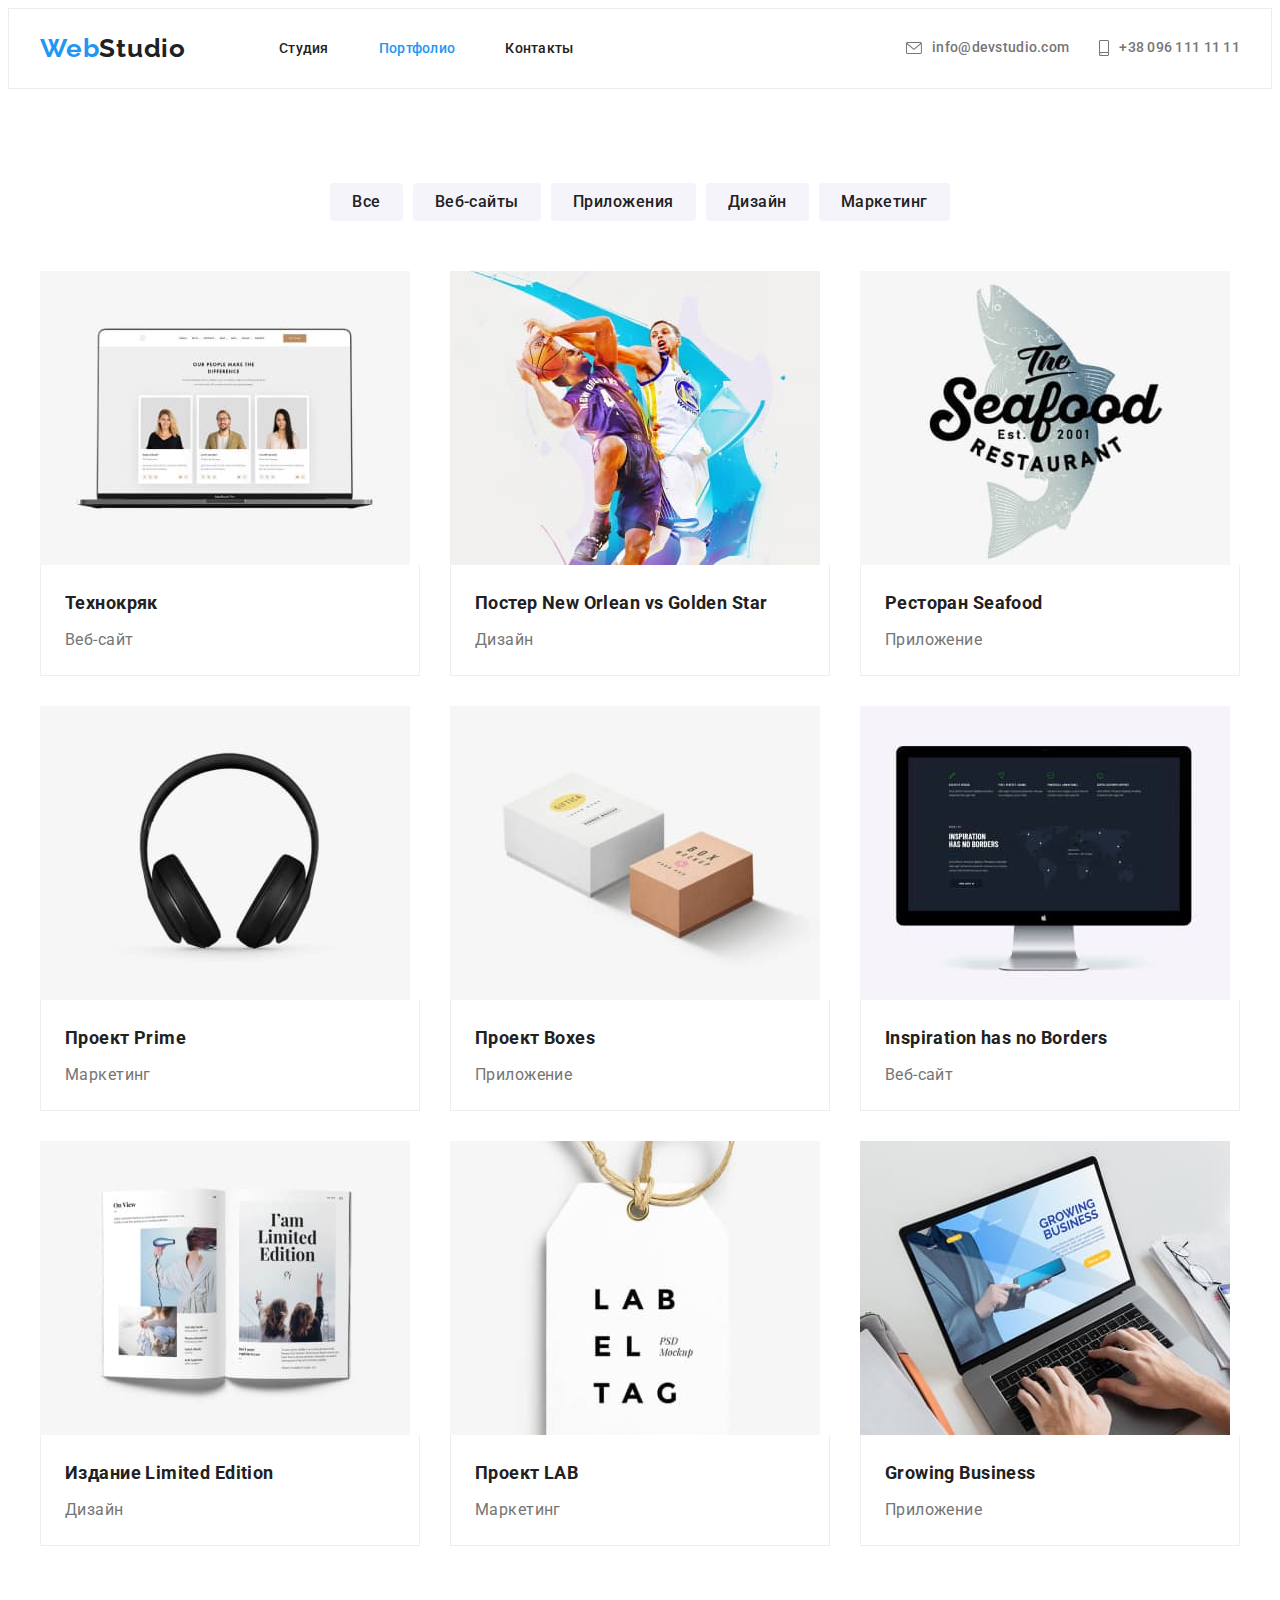
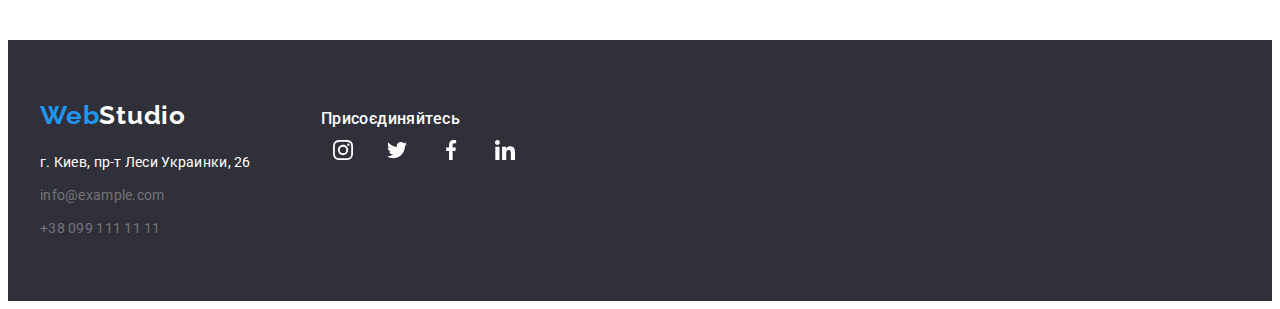
==== portfolio.html @ 3f5d6c03 "clone from hw-4" ====
<!DOCTYPE html>
<html lang="ru">

<head>
  <meta charset="UTF-8" />
  <meta http-equiv="X-UA-Compatible" content="IE=edge" />
  <meta name="viewport" content="width=device-width, initial-scale=1.0" />
  <link rel="preconnect" href="https://fonts.googleapis.com" />
  <link rel="preconnect" href="https://fonts.gstatic.com" crossorigin />
  <link href="https://fonts.googleapis.com/css2?family=Raleway:wght@700&family=Roboto:wght@400;500;700;900&display=swap"
    rel="stylesheet" />
  <link rel="stylesheet" href="https://cdnjs.cloudflare.com/ajax/libs/modern-normalize/1.1.0/modern-normalize.min.css"
    integrity="sha512-wpPYUAdjBVSE4KJnH1VR1HeZfpl1ub8YT/NKx4PuQ5NmX2tKuGu6U/JRp5y+Y8XG2tV+wKQpNHVUX03MfMFn9Q=="
    crossorigin="anonymous" referrerpolicy="no-referrer" />
  <link rel="stylesheet" href="./css/styless.css" />
  <title>Студия</title>
</head>

<body>
    <header class="header">
      <div class="container">
        <a class="log" href="./index.html"><span class="web">Web</span>Studio</a>
        <nav class="nav">
          <ul class="list">
            <li class="nav-link"><a class="link" href="./index.html">Студия</a></li>
            <li class="nav-link"><a class="link current" href="./portfolio.html">Портфолио</a></li>
            <li class="nav-link"><a class="link" href="#">Контакты</a></li>
          </ul>
        </nav>
        <ul class="list header-contact">
          <li class="contact-link">
            <a class="contact link" href="mailto:info@devstudio.com"
              ><svg class="icon-mail" width="16" height="12">
                <use href="./images/icons.svg#icon-mail"></use>
              </svg>
              info@devstudio.com</a
            >
          </li>
          <li class="contact-link">
            <a class="contact link" href="tel:+380961111111"
              ><svg class="icon-phone" width="10" height="16">
                <use href="./images/icons.svg#icon-phone"></use></svg
              >+38 096 111 11 11</a
            >
          </li>
        </ul>
      </div>
    </header>
  <main>
    <section class="portfolio">
      <div class="container">
        <h1 class="visually-hidden">Портфолио</h1>
        <ul class="list list-filtr">
          <li class="list-filtr-unit">
            <button class="filtr" type="button">Все</button>
          </li>
          <li class="list-filtr-unit">
            <button class="filtr" type="button">Веб-сайты</button>
          </li>
          <li class="list-filtr-unit">
            <button class="filtr" type="button">Приложения</button>
          </li>
          <li class="list-filtr-unit">
            <button class="filtr" type="button">Дизайн</button>
          </li>
          <li class="list-filtr-unit">
            <button class="filtr" type="button">Маркетинг</button>
          </li>
        </ul>
        <ul class="list list-article">
          <li class="article">
            <a class="article-link" href="#" alt="Технокряк">
            <img src="./images/projects/project-1.jpg" alt="Робота з интерфейсом" width="370" height="295" />
            <div class="article-text">
              <h2 class="title">Технокряк</h2>
              <p class="text">Веб-сайт</p>
            </div>
            </a>
          </li>
          <li class="article">
            <a class="article-link" href="#" alt="баскетбольний матч">
            <img src="./images/projects/project-2.jpg" alt="Робота з интерфейсом" width="370" height="295" />
            <div class="article-text">
              <h2 class="title">Постер New Orlean vs Golden Star</h2>
              <p class="text">Дизайн</p>
            </div>
          </a>
          </li>
          <li class="article">
            <a class="article-link" href="#" alt="Ресторан Seafood">
            <img src="./images/projects/project-3.jpg" alt="Робота з интерфейсом" width="370" height="295" />
            <div class="article-text">
              <h2 class="title">Ресторан Seafood</h2>
              <p class="text">Приложение</p>
            </div>
            </a>
          </li>
          <li class="article">
            <a class="article-link" href="#" alt="Проект Prime">
            <img src="./images/projects/project-4.jpg" alt="Робота з интерфейсом" width="370" height="295" />
            <div class="article-text">
              <h2 class="title">Проект Prime</h2>
              <p class="text">Маркетинг</p>
            </div>
            </a>
          </li>
          <li class="article">
            <a class="article-link" href="#" alt="Проект Boxes">
            <img src="./images/projects/project-5.jpg" alt="Робота з интерфейсом" width="370" height="295" />
            <div class="article-text">
              <h2 class="title">Проект Boxes</h2>
              <p class="text">Приложение</p>
               </li>
               </a>
          <li class="article">
            <a class="article-link" href="#" alt="Inspiration has no Borders">
            <img src="./images/projects/project-6.jpg" alt="Робота з интерфейсом" width="370" height="295" />
            <div class="article-text">
              <h2 class="title" lang="en">Inspiration has no Borders</h2>
              <p class="text">Веб-сайт</p>
            </div>
            </a>
          </li>
          <li class="article">
            <a class="article-link" href="#" alt="Издание Limited Edition">
            <img src="./images/projects/project-7.jpg" alt="Робота з интерфейсом" width="370" height="295" />
            <div class="article-text">
              <h2 class="title">Издание Limited Edition</h2>
              <p class="text">Дизайн</p>
            </div>
            </a>
            </li>
          <li class="article">
            <a class="article-link" href="#" alt="Проект LAB">
            <img src="./images/projects/project-8.jpg" alt="Робота з интерфейсом" width="370" height="295" />
            <div class="article-text">
              <h2 class="title">Проект LAB</h2>
              <p class="text">Маркетинг</p>
            </div>
            </a>
          </li>
          <li class="article">
            <a class="article-link" href="#" alt="Growing Business">
            <img src="./images/projects/project-9.jpg" alt="Робота з интерфейсом" width="370" height="295" />
            <div class="article-text">
              <h2 class="title">Growing Business</h2>
              <p class="text">Приложение</p>
            </div>
            </a>
          </li>
        </ul>
      </div>
    </section>
  </main>
    <footer class="footer">
      <div class="container">
        <div class="adress">
          <a class="log" href="./index.html"
            ><span class="web">Web</span><span class="white">Studio</span></a
          >
          <address>
            <ul class="list">
              <li class="footer-list-item">
                <a
                  class="link white"
                  href="https://goo.gl/maps/G6xnpfV4FDmesNqK6"
                  target="_blank"
                  rel="noopener noreferrer"
                  >г. Киев, пр-т Леси Украинки, 26</a
                >
              </li>
              <li class="footer-list-item">
                <a class="contact link" href="mailto:info@example.com">info@example.com</a>
              </li>
              <li class="footer-list-item">
                <a class="contact link" href="tel:+380991111111">+38 099 111 11 11</a>
              </li>
            </ul>
          </address>
        </div>
        <div class="join">
          <h3 class="title">Присоєдиняйтесь</h3>
          <ul class="list list-social">
            <li class="social-unit">
              <a
                class="social-team-link"
                href="#"
                target="_blank"
                rel="noopener noreferrer"
                aria-label=""
              >
                <svg class="social-icon" width="20" height="20">
                  <use href="./images/icons.svg#icon-instagram"></use>
                </svg>
              </a>
            </li>

            <li class="social-unit">
              <a
                class="social-team-link"
                href="#"
                target="_blank"
                rel="noopener noreferrer"
                aria-label=""
              >
                <svg class="social-icon" width="20" height="20">
                  <use href="./images/icons.svg#icon-twitter"></use>
                </svg>
              </a>
            </li>

            <li class="social-unit">
              <a
                class="social-team-link"
                href="#"
                target="_blank"
                rel="noopener noreferrer"
                aria-label=""
              >
                <svg class="social-icon" width="20" height="20">
                  <use href="./images/icons.svg#icon-facebook"></use>
                </svg>
              </a>
            </li>

            <li class="social-unit">
              <a
                class="social-team-link"
                href="#"
                target="_blank"
                rel="noopener noreferrer"
                aria-label=""
              >
                <svg class="social-icon" width="20" height="20">
                  <use href="./images/icons.svg#icon-linkedin"></use>
                </svg>
              </a>
            </li>
          </ul>
        </div>
      </div>
    </footer>
  </body>
</html>
---- css/styless.css ----
:root {
  --main-font: 'Roboto';
  --second-font: 'Raleway';
  --title-color: #212121;
  --main-color: #757575;
  --white-color: #ffffff;
  --footercontact-color: rgba(255, 255, 255, 0.6);
  --blue-color: #2196f3;
  --second-background: #2f303a;
  --comand-background: #f5f4fa;
  --hoverbutton-background: #188ce8;
  --border-color: #757575;
  /* сетка */
  --indent: 30px;
  --items: 3;
  --main-icon-color: #afb1b8;
}

body {
  font-family: var(--main-font), sans-serif;
  font-size: 14px;
  letter-spacing: 0.03em;
  color: var(--main-color);
  background-color: var(--white-color);
}
h1,
h2,
h3,
h4,
p {
  margin: 0px;
}
img {
  display: block;
  max-width: 100%;
  height: auto;
}
address {
  font-style: normal;
}
.container {
  width: 1200px;
  margin: 0 auto;
  padding: 0 15px;
}

.section {
  padding-top: 94px;
  padding-bottom: 94px;
}
.header {
  border: 1px solid #ececec;
  padding: 24px 0px;
}
.list {
  list-style: none;
  margin: 0;
  padding-left: 0;
}
.link,
.log {
  text-decoration: none;
  color: var(--title-color);
}
.header .container {
  display: flex;
  align-items: center;
}
.header .list {
  display: flex;
}

.web {
  color: var(--blue-color);
}

.log {
  font-family: var(--second-font);
  font-style: normal;
  font-weight: 700;
  font-size: 26px;
  line-height: 1.19;
  letter-spacing: 0.03em;
  margin-right: 93px;
}
.contact-link:not(:last-child) {
  margin-right: 30px;
}
.nav-link:not(:last-child) {
  margin-right: 50px;
}
.nav {
  margin-right: auto;
}
.contact {
  color: var(--main-color);
}
.header .contact {
  display: flex;
  align-items: center;
}
.header svg {
  margin-right: 10px;
  fill: currentColor;
}
.link {
  font-weight: 500;
  line-height: 1.14;
  letter-spacing: 0.02em;
}
.link:hover,
.link:focus,
.contact:hover,
.contact:focus,
.adress:hover,
.adress:focus {
  color: var(--blue-color);
}
.hero {
  max-width: 1600px;
  height: 600px;
  margin-left: auto;
  margin-right: auto;
  padding: 200px 0;
  text-align: center;
  background-image: linear-gradient(#2f303a66 0%, #2f303a66 100%),
    url(../images/background-hero.jpg);
  background-position: center;
  background-size: cover;
  background-repeat: no-repeat;
}
.hero,
.footer {
  background-color: var(--second-background);
}
.hero .title {
  color: var(--white-color);
  font-weight: 900;
  font-size: 44px;
  line-height: 1.36;
  text-align: center;
  letter-spacing: 0.06em;
  text-transform: uppercase;
  width: 696px;
  margin: 0 auto;
  margin-bottom: 30px;
}
.button {
  min-width: 200px;
  padding: 10px 32px;
  background-color: var(--blue-color);
  color: var(--white-color);
  border: none;
  border-radius: 4px;
  cursor: pointer;
  font-family: var(--main-font), sans-serif;
  letter-spacing: 0.06em;
  font-weight: 700;
  font-size: 16px;
  line-height: 1.88;
  /* identical to box height,30px or 188% */
}
.button:hover,
.button:focus {
  background-color: var(--hoverbutton-background);
  box-shadow: 0px 4px 4px rgba(0, 0, 0, 0.15);
}

.specialties p {
  line-height: 1.71;
  /*24px or 171% */
}
.wework .list,
.specialties .list,
.team .list,
.clients .list {
  display: flex;
}
.wework {
  padding-top: 0;
}
.wework .list-item:not(:last-child) {
  margin-right: 30px;
}
.spec-icon-area {
  display: flex;
  padding: 25px 100px;
  background-color: var(--comand-background);
  margin-bottom: 30px;
}
.title {
  font-weight: 500;
  font-size: 16px;
  line-height: 1.19;
  /* identical to box height */
  color: var(--title-color);
}
.specialties .title {
  font-weight: 700;
  font-size: 14px;
  text-transform: uppercase;
  margin-bottom: 10px;
}
.specialties .list-item {
  width: 270px;
}
.specialties .list-item:not(:last-child) {
  margin-right: 30px;
}

.team {
  /* font-size: 16px;
  line-height: 1.19; */
  /* 19px, identical to box height */
  text-align: center;
  background-color: var(--comand-background);
  padding-top: 94px;
  padding-bottom: 94px;
}

.wework .title,
.team-title,
.clients .title {
  font-weight: 700;
  font-size: 36px;
  line-height: 1.17;
  text-align: center;
  margin-bottom: 50px;
}
.team-title {
  margin-bottom: 16px;
}
.text-team-unit {
  padding-top: 30px;
  padding-bottom: 30px;
}
.list-unit {
  background-color: var(--white-color);
  border-radius: 0px 0px 4px 4px;
  box-shadow: 0px 2px 1px 0px #00000033, 0px 1px 1px 0px #00000024, 0px 1px 3px 0px #0000001f;
}
.list-unit:not(:last-child) {
  margin-right: 30px;
}
.list-unit .title {
  margin-bottom: 10px;
}
.team p {
  font-weight: 400;
  font-size: 16px;
  line-height: 1.18;
  margin-bottom: 16px;
}
.list-social {
  justify-content: center;
}
.social-unit:not(:last-child) {
  margin-right: 10px;
}
.team svg,
.clients svg,
.join svg {
  fill: currentColor;
}
.social-team-link {
  display: flex;
  justify-content: center;
  align-items: center;
  width: 44px;
  height: 44px;
  color: var(--main-icon-color);
  border-radius: 50%;
}

.social-team-link:hover,
.social-team-link:focus {
  background-color: var(--blue-color);
  color: var(--white-color);
}

.clients-item:not(:last-child) {
  margin-right: 30px;
}
.client-link {
  display: flex;
  justify-content: center;
  align-items: center;
  width: 170px;
  height: 92px;
  border: 1px solid #afb1b8;
  border-radius: 4px;
  color: var(--main-icon-color);
}
.client-link:hover,
.client-link:focus {
  border-color: var(--blue-color);
  color: var(--blue-color);
}

.footer {
  padding-top: 60px;
  padding-bottom: 60px;
}
.footer .container {
  display: flex;
  align-items: baseline;
}
.adress {
  margin-right: 70px;
}
.join-title {
  color: var(--white-color);
  font-weight: 700;
  font-size: 14px;
  line-height: 1.14;
  letter-spacing: 0.03em;
  text-transform: uppercase;
  margin-bottom: 20px;
}
.join .title {
  color: var(--white-color);
}
.join .list {
  display: flex;
}

.join .social-icon {
  color: var(--white-color);
}
.social-join-link {
  border-radius: 50%;
  background-color: #ffffff1a;
  display: flex;
  justify-content: center;
  align-items: center;
  width: 44px;
  height: 44px;
}

.social-join-link:hover,
.social-join-link:focus {
  background-color: var(--blue-color);
}
.footer .log {
  display: block;
  margin-right: 0;
  margin-bottom: 20px;
}
.footer .link {
  font-weight: 400;
  font-size: 14px;
  line-height: 1.71;
}
.footer .footer-list-item:not(:last-child) {
  margin-bottom: 9px;
}
.footer.contact {
  color: var(--footercontact-color);
}
.white {
  color: var(--white-color);
}

/* Portfolio */
.portfolio {
  padding-top: 94px;
  padding-bottom: 94px;
}
.list-filtr {
  display: flex;
  justify-content: center;
  margin-bottom: 50px;
}
.filtr {
  display: flex;
  font-family: var(--main-font), sans-serif;
  color: var(--title-color);
  background-color: var(--comand-background);
  border-radius: 4px;
  border: none;
  cursor: pointer;
  letter-spacing: 0.03em;
  font-weight: 500;
  font-size: 16px;
  line-height: 1.62;
  /* identical to box height, or 162% */
  text-align: center;
  padding: 6px 22px;
}
.filtr:hover,
.filtr:focus {
  color: var(--white-color);
  background-color: var(--blue-color);
  box-shadow: 0px 2px 2px 0px #0000001f, 0px 1px 2px 0px #00000014, 0px 3px 1px 0px #0000001a;
}
.list-filtr-unit:not(:last-child) {
  margin-right: 10px;
}
.list-article {
  display: flex;
  flex-wrap: wrap;
  margin: calc(-1 * var(--indent) / 2);
}
.article {
  flex-basis: calc((100% - var(--indent) * var(--items)) / var(--items));
  margin: calc(var(--indent) / 2);
}
.article-link {
  display: block;
  text-decoration: none;
  color: var(--main-color);
}
.article-link:hover,
.article-link:focus {
  box-shadow: 1px 4px 6px 0px #00000029, 0px 4px 4px 0px #0000000f, 0px 1px 1px 0px #0000001f;
}
.article-text {
  border: 1px solid #eeeeee;
  border-top: none;
  padding: 20px 24px;
}
.article .title {
  font-weight: 700;
  font-size: 18px;
  line-height: 2;
  /* identical to box height, or 200% */
  margin-bottom: 4px;
}
.article .text {
  font-weight: 400;
  font-size: 16px;
  line-height: 1.88;
  /* identical to box height, or 188% */
}
.visually-hidden {
  position: absolute;
  width: 1px;
  height: 1px;
  margin: -1px;
  border: 0;
  padding: 0;
  white-space: nowrap;
  clip-path: inset(100%);
  clip: rect(0 0 0 0);
  overflow: hidden;
}
.current {
  color: var(--blue-color);
}
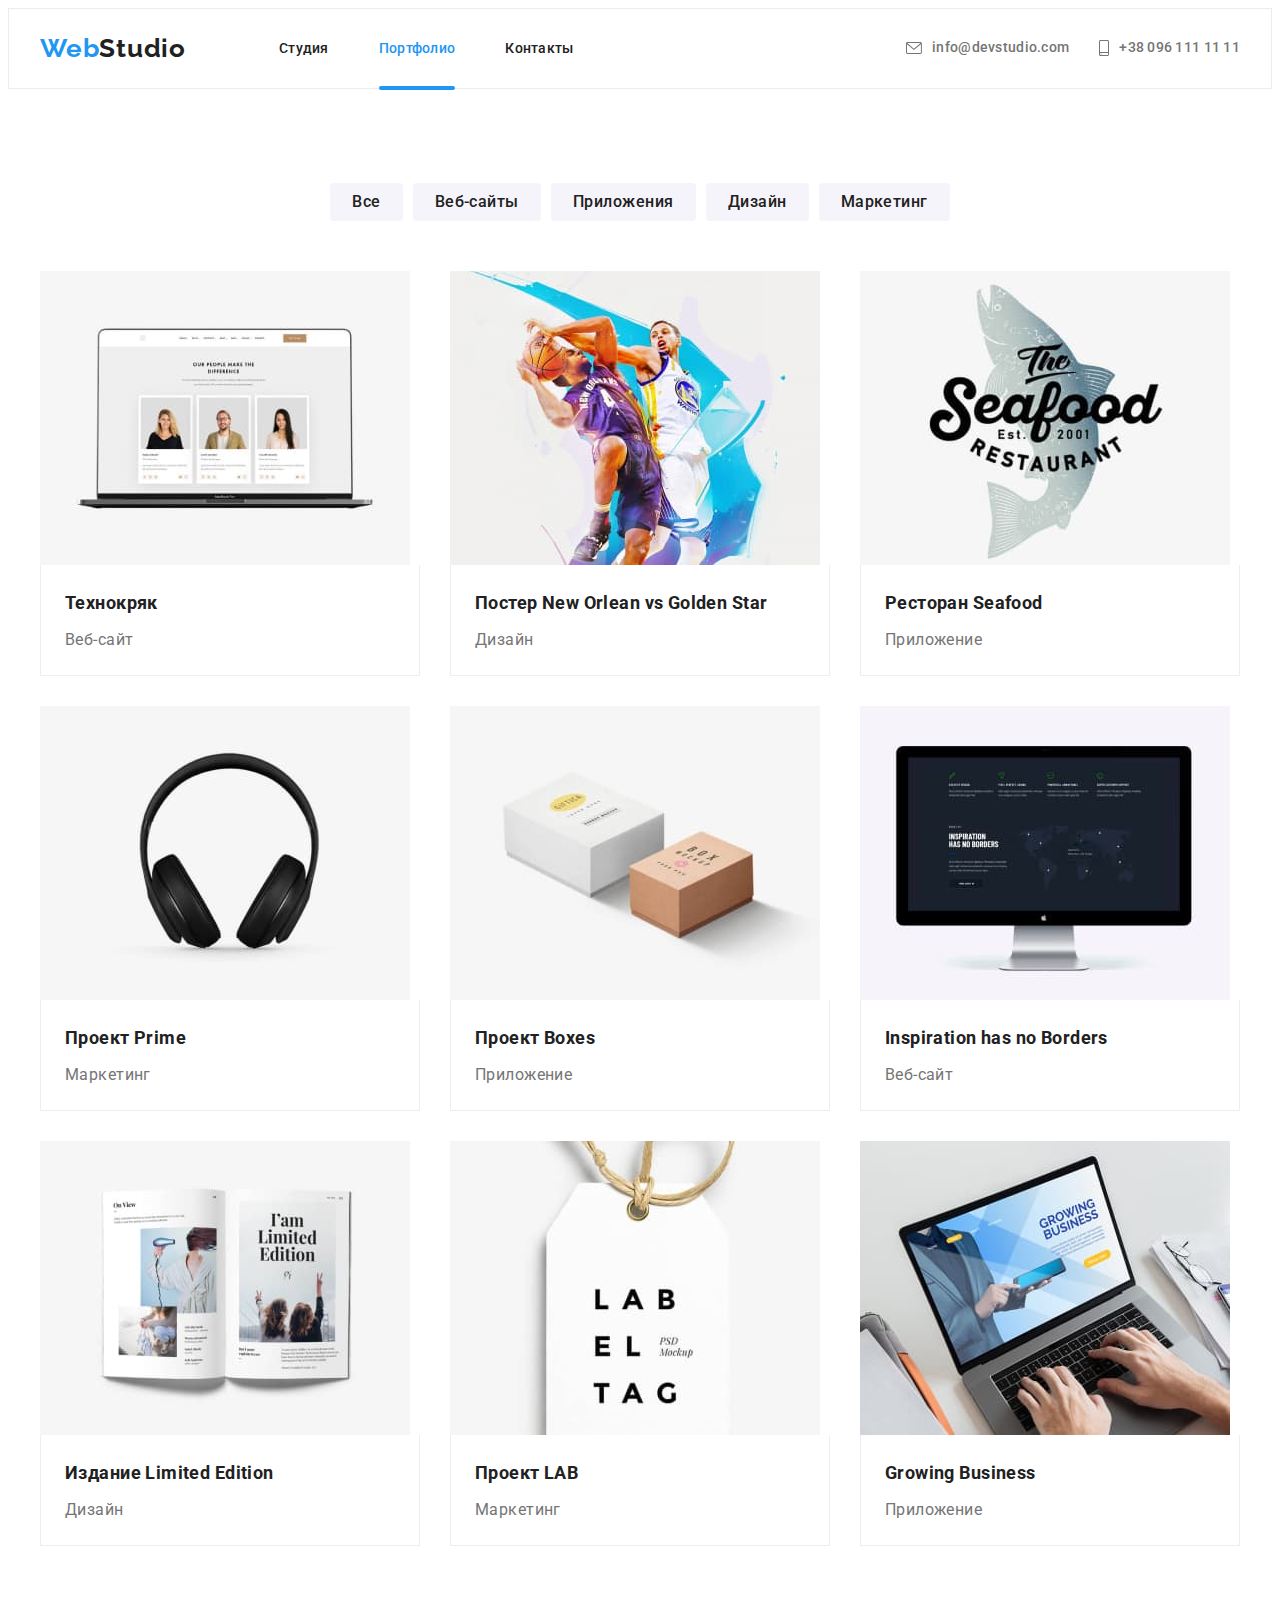
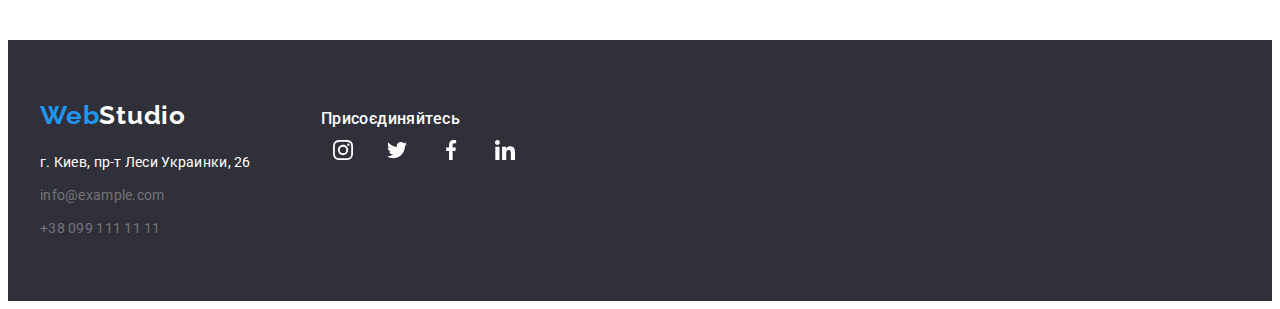
==== commit ae6bfca6: "v.011" ====
--- a/portfolio.html
+++ b/portfolio.html
@@ -70,8 +70,11 @@
         <ul class="list list-article">
           <li class="article">
             <a class="article-link" href="#" alt="Технокряк">
-            <img src="./images/projects/project-1.jpg" alt="Робота з интерфейсом" width="370" height="295" />
-            <div class="article-text">
+            <div class="blok-img">
+              <img src="./images/projects/project-1.jpg" alt="Робота з интерфейсом" width="370" height="295" />
+            <p class="hidden-portfolio-text">Ресурс предлагает комплексные предложения с разным уровнем функционала и сервисов. Все это позволит посетителю получить исчерпывающие сведения о компании или частном лице.</p>
+            </div>
+              <div class="article-text">
               <h2 class="title">Технокряк</h2>
               <p class="text">Веб-сайт</p>
             </div>
@@ -79,8 +82,11 @@
           </li>
           <li class="article">
             <a class="article-link" href="#" alt="баскетбольний матч">
-            <img src="./images/projects/project-2.jpg" alt="Робота з интерфейсом" width="370" height="295" />
-            <div class="article-text">
+            <div class="blok-img">
+              <img src="./images/projects/project-2.jpg" alt="Робота з интерфейсом" width="370" height="295" />
+            <p class="hidden-portfolio-text">Ресурс предлагает комплексные предложения с разным уровнем функционала и сервисов. Все это позволит посетителю получить исчерпывающие сведения о компании или частном лице.</p>
+            </div>
+                        <div class="article-text">
               <h2 class="title">Постер New Orlean vs Golden Star</h2>
               <p class="text">Дизайн</p>
             </div>
@@ -88,8 +94,11 @@
           </li>
           <li class="article">
             <a class="article-link" href="#" alt="Ресторан Seafood">
-            <img src="./images/projects/project-3.jpg" alt="Робота з интерфейсом" width="370" height="295" />
-            <div class="article-text">
+             <div class="blok-img">
+              <img src="./images/projects/project-3.jpg" alt="Робота з интерфейсом" width="370" height="295" />
+              <p class="hidden-portfolio-text">Ресурс предлагает комплексные предложения с разным уровнем функционала и сервисов. Все это позволит посетителю получить исчерпывающие сведения о компании или частном лице.</p>
+            </div>
+              <div class="article-text">
               <h2 class="title">Ресторан Seafood</h2>
               <p class="text">Приложение</p>
             </div>
@@ -97,8 +106,11 @@
           </li>
           <li class="article">
             <a class="article-link" href="#" alt="Проект Prime">
-            <img src="./images/projects/project-4.jpg" alt="Робота з интерфейсом" width="370" height="295" />
-            <div class="article-text">
+             <div class="blok-img">
+              <img src="./images/projects/project-4.jpg" alt="Робота з интерфейсом" width="370" height="295" />
+            <p class="hidden-portfolio-text">Ресурс предлагает комплексные предложения с разным уровнем функционала и сервисов. Все это позволит посетителю получить исчерпывающие сведения о компании или частном лице.</p>
+            </div>
+              <div class="article-text">
               <h2 class="title">Проект Prime</h2>
               <p class="text">Маркетинг</p>
             </div>
@@ -106,16 +118,22 @@
           </li>
           <li class="article">
             <a class="article-link" href="#" alt="Проект Boxes">
-            <img src="./images/projects/project-5.jpg" alt="Робота з интерфейсом" width="370" height="295" />
-            <div class="article-text">
+             <div class="blok-img">
+              <img src="./images/projects/project-5.jpg" alt="Робота з интерфейсом" width="370" height="295" />
+            <p class="hidden-portfolio-text">Ресурс предлагает комплексные предложения с разным уровнем функционала и сервисов. Все это позволит посетителю получить исчерпывающие сведения о компании или частном лице.</p>
+            </div>
+              <div class="article-text">
               <h2 class="title">Проект Boxes</h2>
               <p class="text">Приложение</p>
                </li>
                </a>
           <li class="article">
             <a class="article-link" href="#" alt="Inspiration has no Borders">
-            <img src="./images/projects/project-6.jpg" alt="Робота з интерфейсом" width="370" height="295" />
-            <div class="article-text">
+            <div class="blok-img">
+              <img src="./images/projects/project-6.jpg" alt="Робота з интерфейсом" width="370" height="295" />
+            <p class="hidden-portfolio-text">Ресурс предлагает комплексные предложения с разным уровнем функционала и сервисов. Все это позволит посетителю получить исчерпывающие сведения о компании или частном лице.</p>
+            </div>
+              <div class="article-text">
               <h2 class="title" lang="en">Inspiration has no Borders</h2>
               <p class="text">Веб-сайт</p>
             </div>
@@ -123,8 +141,11 @@
           </li>
           <li class="article">
             <a class="article-link" href="#" alt="Издание Limited Edition">
-            <img src="./images/projects/project-7.jpg" alt="Робота з интерфейсом" width="370" height="295" />
-            <div class="article-text">
+             <div class="blok-img">
+              <img src="./images/projects/project-7.jpg" alt="Робота з интерфейсом" width="370" height="295" />
+            <p class="hidden-portfolio-text">Ресурс предлагает комплексные предложения с разным уровнем функционала и сервисов. Все это позволит посетителю получить исчерпывающие сведения о компании или частном лице.</p>
+            </div>
+              <div class="article-text">
               <h2 class="title">Издание Limited Edition</h2>
               <p class="text">Дизайн</p>
             </div>
@@ -132,8 +153,11 @@
             </li>
           <li class="article">
             <a class="article-link" href="#" alt="Проект LAB">
-            <img src="./images/projects/project-8.jpg" alt="Робота з интерфейсом" width="370" height="295" />
-            <div class="article-text">
+             <div class="blok-img">
+              <img src="./images/projects/project-8.jpg" alt="Робота з интерфейсом" width="370" height="295" />
+            <p class="hidden-portfolio-text">Ресурс предлагает комплексные предложения с разным уровнем функционала и сервисов. Все это позволит посетителю получить исчерпывающие сведения о компании или частном лице.</p>
+            </div>
+              <div class="article-text">
               <h2 class="title">Проект LAB</h2>
               <p class="text">Маркетинг</p>
             </div>
@@ -141,8 +165,11 @@
           </li>
           <li class="article">
             <a class="article-link" href="#" alt="Growing Business">
-            <img src="./images/projects/project-9.jpg" alt="Робота з интерфейсом" width="370" height="295" />
-            <div class="article-text">
+             <div class="blok-img">
+              <img src="./images/projects/project-9.jpg" alt="Робота з интерфейсом" width="370" height="295" />
+            <p class="hidden-portfolio-text">Ресурс предлагает комплексные предложения с разным уровнем функционала и сервисов. Все это позволит посетителю получить исчерпывающие сведения о компании или частном лице.</p>
+            </div>
+              <div class="article-text">
               <h2 class="title">Growing Business</h2>
               <p class="text">Приложение</p>
             </div>
--- a/css/styless.css
+++ b/css/styless.css
@@ -7,9 +7,14 @@
   --footercontact-color: rgba(255, 255, 255, 0.6);
   --blue-color: #2196f3;
   --second-background: #2f303a;
+  --wework-text-background: #2f303acc;
   --comand-background: #f5f4fa;
   --hoverbutton-background: #188ce8;
   --border-color: #757575;
+  --blue-color-article: #2196f3e5;
+  --backdrop-background: #00000033;
+
+  --main-anim: 250ms cubic-bezier(0.4, 0, 0.2, 1);
   /* сетка */
   --indent: 30px;
   --items: 3;
@@ -107,6 +112,7 @@
   font-weight: 500;
   line-height: 1.14;
   letter-spacing: 0.02em;
+  transition: color var(--main-anim);
 }
 .link:hover,
 .link:focus,
@@ -158,7 +164,7 @@
   font-weight: 700;
   font-size: 16px;
   line-height: 1.88;
-  /* identical to box height,30px or 188% */
+  transition: background-color var(--main-anim), box-shadow var(--main-anim);
 }
 .button:hover,
 .button:focus {
@@ -176,12 +182,7 @@
 .clients .list {
   display: flex;
 }
-.wework {
-  padding-top: 0;
-}
-.wework .list-item:not(:last-child) {
-  margin-right: 30px;
-}
+
 .spec-icon-area {
   display: flex;
   padding: 25px 100px;
@@ -207,7 +208,32 @@
 .specialties .list-item:not(:last-child) {
   margin-right: 30px;
 }
-
+.wework {
+  padding-top: 0;
+}
+.wework .list-item:not(:last-child) {
+  margin-right: 30px;
+}
+.wework .list-item {
+  position: relative;
+}
+.wework .area-text {
+  display: flex;
+  justify-content: center;
+  align-items: center;
+  background-color: var(--wework-text-background);
+  position: absolute;
+  bottom: 0;
+  width: 100%;
+  padding-top: 27px;
+  padding-bottom: 27px;
+}
+.wework p {
+  font-weight: 700;
+  line-height: 1.17;
+  text-transform: uppercase;
+  color: var(--white-color);
+}
 .team {
   /* font-size: 16px;
   line-height: 1.19; */
@@ -259,7 +285,8 @@
 }
 .team svg,
 .clients svg,
-.join svg {
+.join svg,
+.modal svg {
   fill: currentColor;
 }
 .social-team-link {
@@ -270,6 +297,7 @@
   height: 44px;
   color: var(--main-icon-color);
   border-radius: 50%;
+  transition: color var(--main-anim), background-color var(--main-anim);
 }
 
 .social-team-link:hover,
@@ -290,6 +318,7 @@
   border: 1px solid #afb1b8;
   border-radius: 4px;
   color: var(--main-icon-color);
+  transition: color var(--main-anim), border-color var(--main-anim);
 }
 .client-link:hover,
 .client-link:focus {
@@ -335,6 +364,7 @@
   align-items: center;
   width: 44px;
   height: 44px;
+  transition: background-color var(--main-anim);
 }
 
 .social-join-link:hover,
@@ -386,6 +416,7 @@
   /* identical to box height, or 162% */
   text-align: center;
   padding: 6px 22px;
+  transition: color var(--main-anim), background-color var(--main-anim), box-shadow var(--main-anim);
 }
 .filtr:hover,
 .filtr:focus {
@@ -409,10 +440,35 @@
   display: block;
   text-decoration: none;
   color: var(--main-color);
+  transition: box-shadow var(--main-anim);
+}
+.blok-img {
+  position: relative;
+  overflow: hidden;
+}
+.hidden-portfolio-text {
+  display: flex;
+  justify-content: center;
+  align-items: center;
+  height: 100%;
+  padding: 63px 24px;
+  font-weight: 400;
+  font-size: 18px;
+  line-height: 1.55;
+  color: var(--white-color);
+  background-color: var(--blue-color-article);
+  position: absolute;
+  left: 0;
+  top: 100%;
+  transition: top var(--main-anim);
 }
 .article-link:hover,
 .article-link:focus {
   box-shadow: 1px 4px 6px 0px #00000029, 0px 4px 4px 0px #0000000f, 0px 1px 1px 0px #0000001f;
+}
+.article-link:hover .hidden-portfolio-text,
+.article-link:focus .hidden-portfolio-text {
+  top: 0;
 }
 .article-text {
   border: 1px solid #eeeeee;
@@ -446,4 +502,60 @@
 }
 .current {
   color: var(--blue-color);
-}
+  position: relative;
+}
+.current::after {
+  content: '';
+  position: absolute;
+  display: inline-block;
+  height: 4px;
+  width: 100%;
+  border-radius: 2px;
+  background-color: var(--blue-color);
+  bottom: 0;
+  left: 0;
+  transform: translateY(34px);
+}
+.backdrop {
+  position: fixed;
+  top: 0;
+  left: 0;
+  z-index: 100;
+  width: 100%;
+  height: 100%;
+  background-color: var(--backdrop-background);
+  opacity: 1;
+  visibility: visible;
+  pointer-events: initial;
+  transition: opacity var(--main-anim), visibility var(--main-anim);
+}
+.backdrop.is-hidden {
+  opacity: 0;
+  visibility: hidden;
+  pointer-events: none;
+}
+.modal {
+  background-color: var(--white-color);
+  min-width: 528px;
+  min-height: 582px;
+  border-radius: 4px;
+  position: absolute;
+  top: 50%;
+  left: 50%;
+  transform: translate(-50%, -50%);
+  box-shadow: 0px 2px 1px 0px #00000033, 0px 1px 1px 0px #00000024, 0px 1px 3px 0px #0000001f;
+}
+.modal-close-button {
+  position: absolute;
+  right: 8px;
+  top: 8px;
+  height: 30px;
+  width: 30px;
+  border: 1px solid #0000001a;
+  border-radius: 50%;
+  background-color: var(--white-color);
+  display: flex;
+  justify-content: center;
+  align-items: center;
+  color: black;
+}
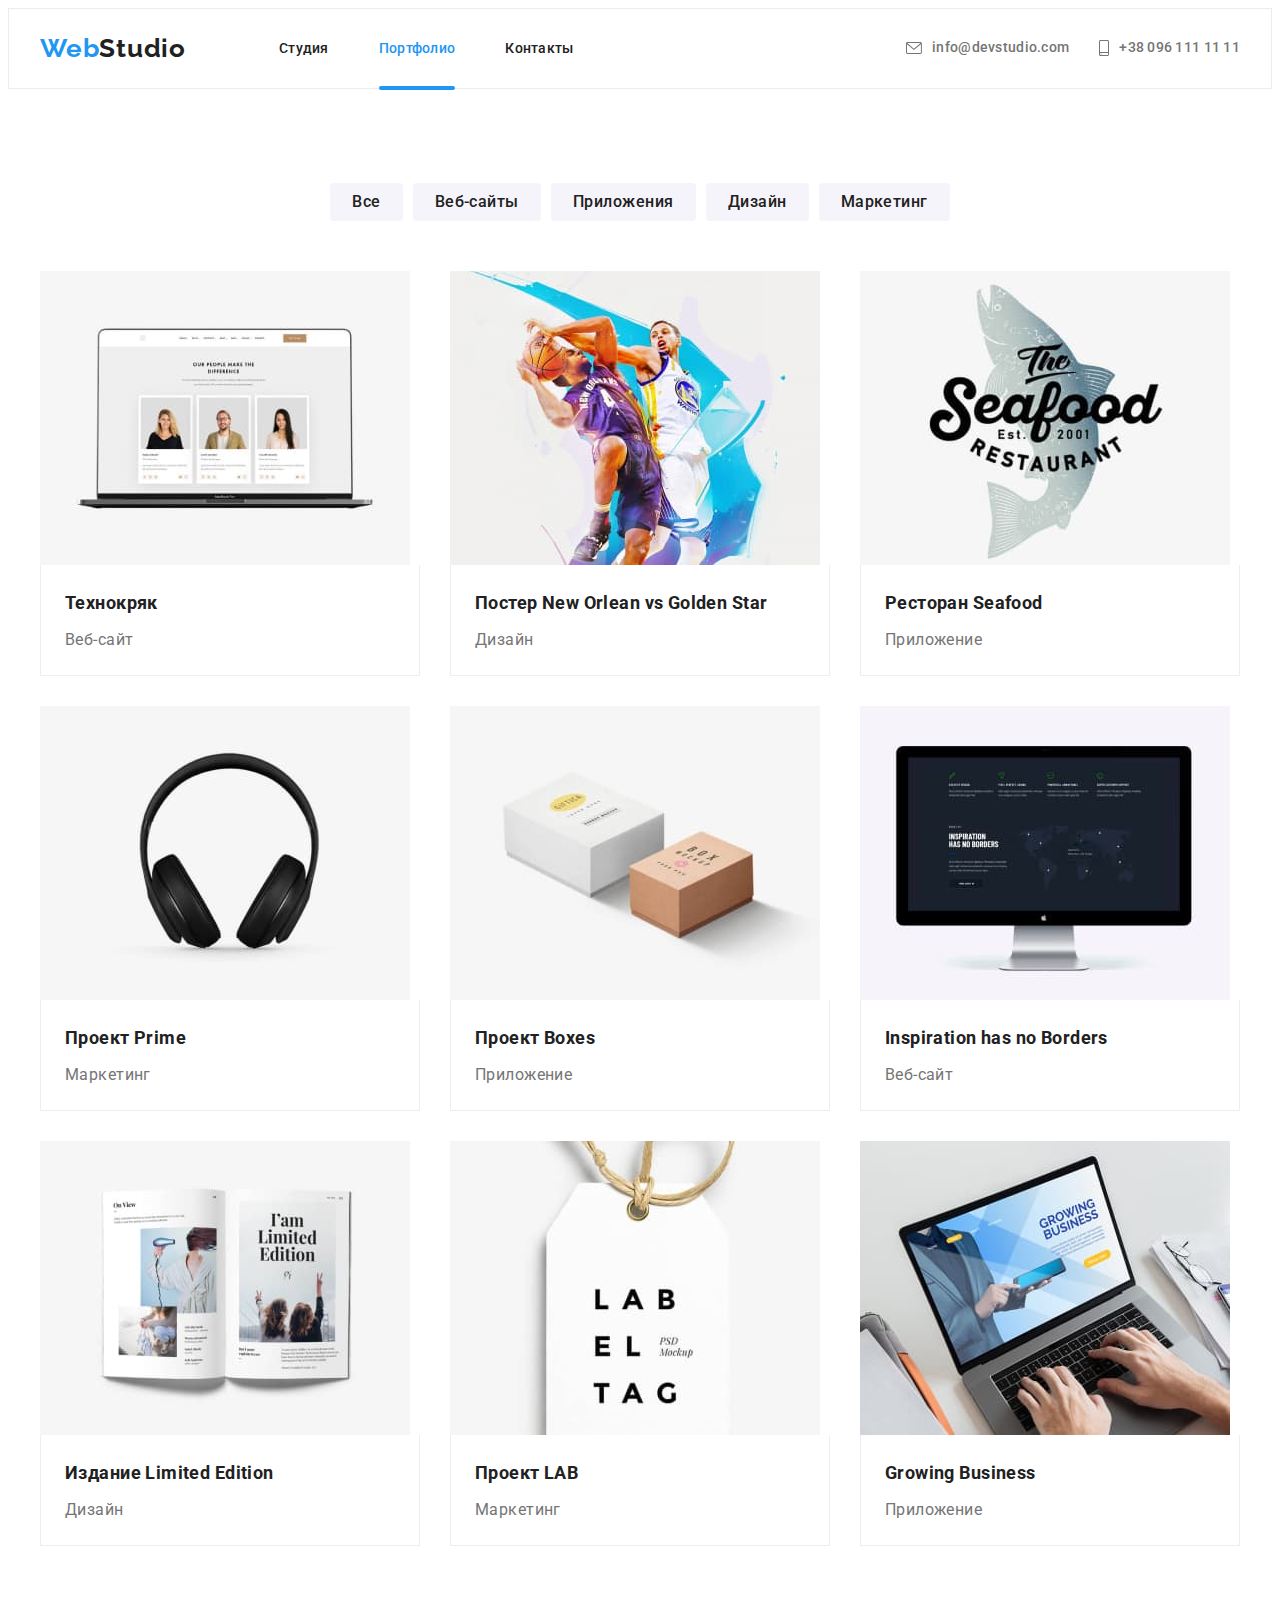
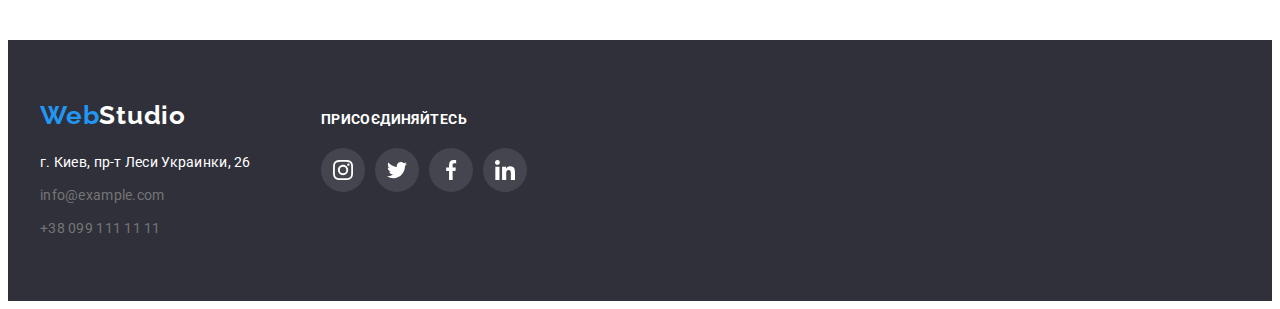
==== commit c9c9a71a: "v.012" ====
--- a/portfolio.html
+++ b/portfolio.html
@@ -206,11 +206,11 @@
           </address>
         </div>
         <div class="join">
-          <h3 class="title">Присоєдиняйтесь</h3>
+          <p class="join-title">Присоєдиняйтесь</p>
           <ul class="list list-social">
             <li class="social-unit">
               <a
-                class="social-team-link"
+                class="social-join-link"
                 href="#"
                 target="_blank"
                 rel="noopener noreferrer"
@@ -224,7 +224,7 @@
 
             <li class="social-unit">
               <a
-                class="social-team-link"
+                class="social-join-link"
                 href="#"
                 target="_blank"
                 rel="noopener noreferrer"
@@ -238,7 +238,7 @@
 
             <li class="social-unit">
               <a
-                class="social-team-link"
+                class="social-join-link"
                 href="#"
                 target="_blank"
                 rel="noopener noreferrer"
@@ -252,7 +252,7 @@
 
             <li class="social-unit">
               <a
-                class="social-team-link"
+                class="social-join-link"
                 href="#"
                 target="_blank"
                 rel="noopener noreferrer"
--- a/css/styless.css
+++ b/css/styless.css
@@ -217,7 +217,12 @@
 .wework .list-item {
   position: relative;
 }
-.wework .area-text {
+
+.wework p {
+  font-weight: 700;
+  line-height: 1.17;
+  text-transform: uppercase;
+  color: var(--white-color);
   display: flex;
   justify-content: center;
   align-items: center;
@@ -225,14 +230,7 @@
   position: absolute;
   bottom: 0;
   width: 100%;
-  padding-top: 27px;
-  padding-bottom: 27px;
-}
-.wework p {
-  font-weight: 700;
-  line-height: 1.17;
-  text-transform: uppercase;
-  color: var(--white-color);
+  height: 70px;
 }
 .team {
   /* font-size: 16px;
